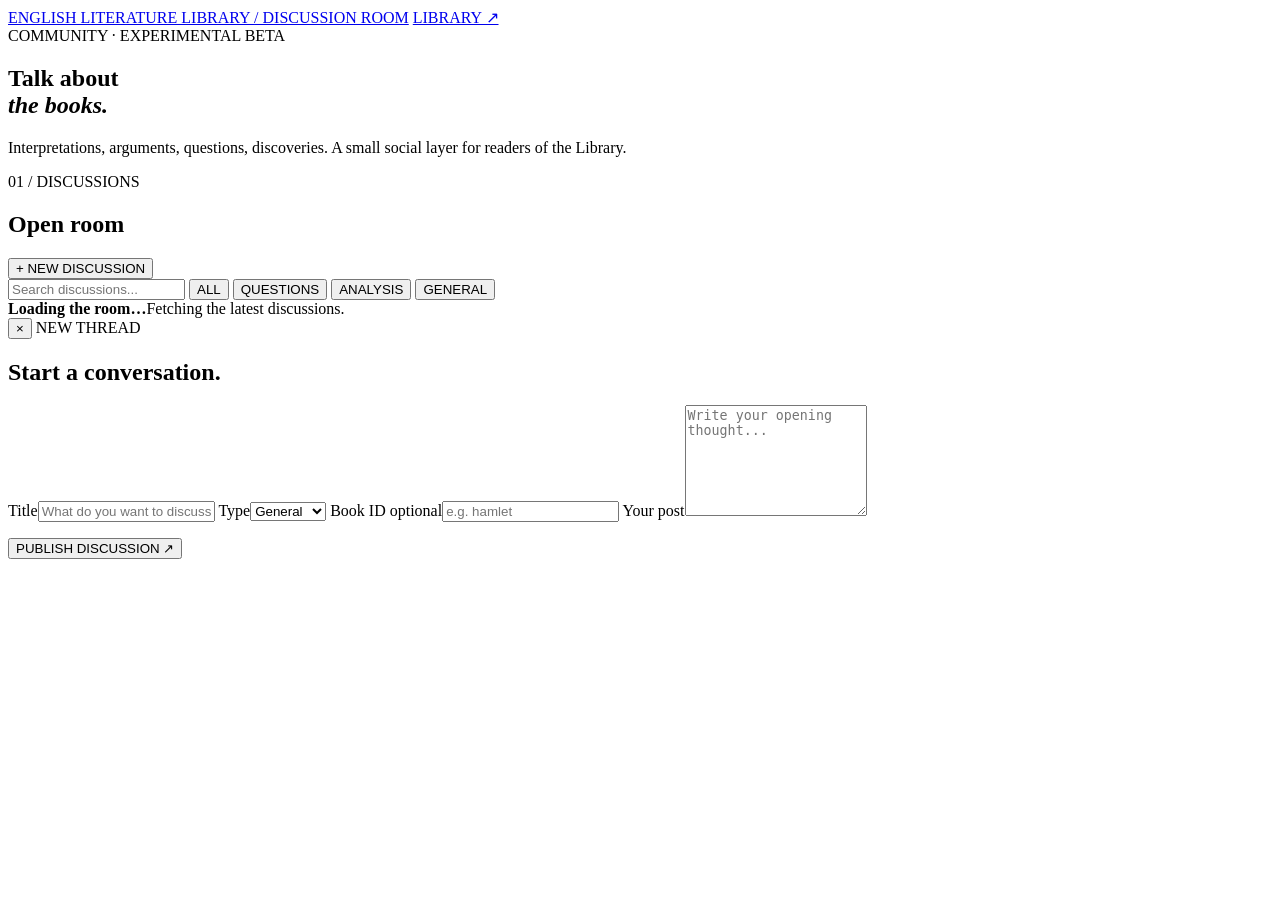
==== community/index.html @ b870f9bf "Add Discussion Room community page" ====
<!doctype html>
<html lang="en">
<head>
<meta charset="utf-8">
<meta name="viewport" content="width=device-width,initial-scale=1,viewport-fit=cover">
<meta name="theme-color" content="#eee9dc">
<title>Discussion Room / English Literature Library</title>
<meta name="description" content="Community discussions for the English Literature Library experimental edition.">
<link rel="stylesheet" href="./community.css">
</head>
<body>
<div class="grain"></div>
<header class="topbar">
  <a class="brand" href="../index.html">ENGLISH LITERATURE LIBRARY <span>/ DISCUSSION ROOM</span></a>
  <a class="back" href="../index.html">LIBRARY ↗</a>
</header>
<main>
  <section class="intro">
    <div class="eyebrow"><span></span> COMMUNITY · EXPERIMENTAL BETA</div>
    <h1>Talk about<br><em>the books.</em></h1>
    <p>Interpretations, arguments, questions, discoveries. A small social layer for readers of the Library.</p>
  </section>

  <section class="community-shell">
    <div class="section-head">
      <div><span class="kicker">01 / DISCUSSIONS</span><h2>Open room</h2></div>
      <button id="newDiscussion" class="primary">+ NEW DISCUSSION</button>
    </div>
    <div class="filters">
      <input id="search" type="search" placeholder="Search discussions..." aria-label="Search discussions">
      <button class="filter active" data-filter="all">ALL</button>
      <button class="filter" data-filter="question">QUESTIONS</button>
      <button class="filter" data-filter="analysis">ANALYSIS</button>
      <button class="filter" data-filter="general">GENERAL</button>
    </div>
    <div id="discussionList" class="discussion-list">
      <article class="empty-state"><b>Loading the room…</b><span>Fetching the latest discussions.</span></article>
    </div>
  </section>
</main>

<div id="composer" class="modal" aria-hidden="true">
  <div class="modal-card">
    <button class="close" id="closeComposer" aria-label="Close">×</button>
    <span class="kicker">NEW THREAD</span>
    <h2>Start a conversation.</h2>
    <form id="discussionForm">
      <label>Title<input id="title" maxlength="140" required placeholder="What do you want to discuss?"></label>
      <label>Type<select id="type"><option value="general">General</option><option value="question">Question</option><option value="analysis">Analysis</option></select></label>
      <label>Book ID <span class="optional">optional</span><input id="bookId" placeholder="e.g. hamlet"></label>
      <label>Your post<textarea id="body" rows="7" maxlength="5000" required placeholder="Write your opening thought..."></textarea></label>
      <p id="formStatus" class="form-status"></p>
      <button class="primary submit" type="submit">PUBLISH DISCUSSION ↗</button>
    </form>
  </div>
</div>
<script type="module" src="./community.js"></script>
</body>
</html>
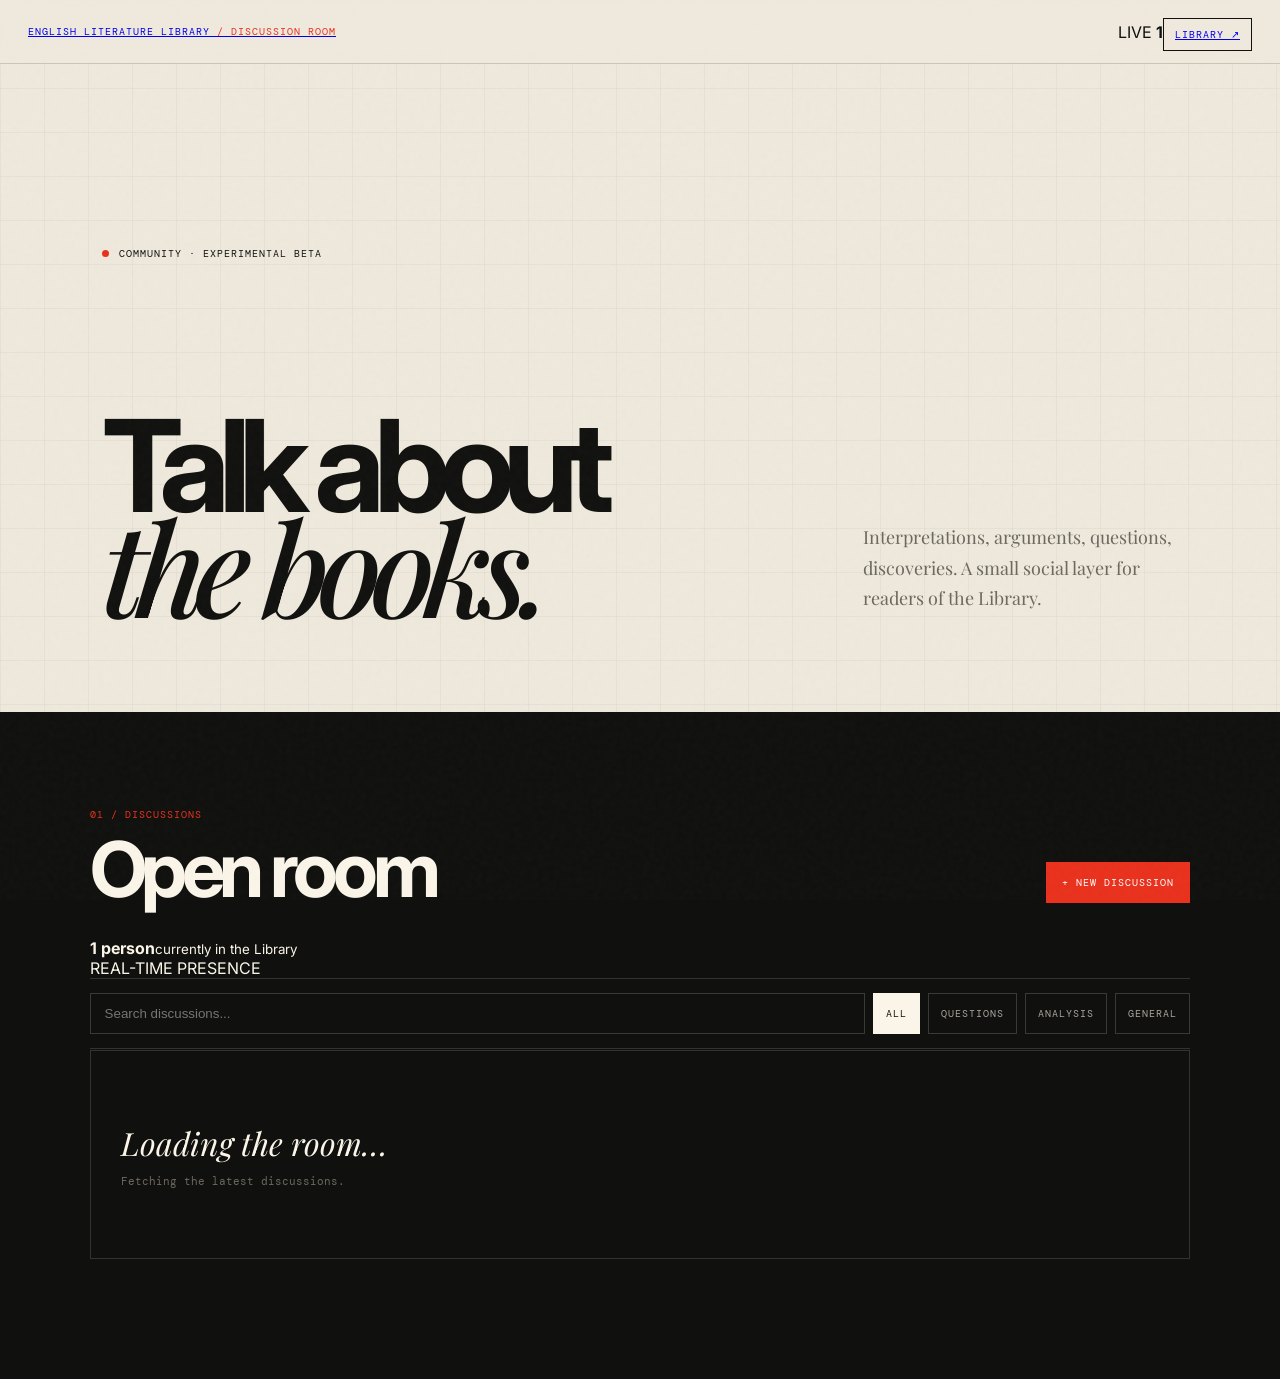
==== commit 9b8f26bd: "Add live presence area to Discussion Room" ====
--- a/community/index.html
+++ b/community/index.html
@@ -12,7 +12,7 @@
 <div class="grain"></div>
 <header class="topbar">
   <a class="brand" href="../index.html">ENGLISH LITERATURE LIBRARY <span>/ DISCUSSION ROOM</span></a>
-  <a class="back" href="../index.html">LIBRARY ↗</a>
+  <div class="topbar-right"><span id="communityLive" class="community-live"><i></i> LIVE <b>1</b></span><a class="back" href="../index.html">LIBRARY ↗</a></div>
 </header>
 <main>
   <section class="intro">
@@ -26,6 +26,7 @@
       <div><span class="kicker">01 / DISCUSSIONS</span><h2>Open room</h2></div>
       <button id="newDiscussion" class="primary">+ NEW DISCUSSION</button>
     </div>
+    <div class="live-strip"><span class="live-dot"></span><div><b id="roomLiveCount">1 person</b><small>currently in the Library</small></div><span class="live-note">REAL-TIME PRESENCE</span></div>
     <div class="filters">
       <input id="search" type="search" placeholder="Search discussions..." aria-label="Search discussions">
       <button class="filter active" data-filter="all">ALL</button>
@@ -54,6 +55,7 @@
     </form>
   </div>
 </div>
+<script type="module" src="../presence.js"></script>
 <script type="module" src="./community.js"></script>
 </body>
 </html>
--- a/community/community.css
+++ b/community/community.css
@@ -0,0 +1,2 @@
+@import url('https://fonts.googleapis.com/css2?family=DM+Mono:wght@400;500&family=Inter:wght@400;500;600;700;800&family=Playfair+Display:ital,wght@0,500;0,600;1,500&display=swap');
+:root{--paper:#eee9dc;--paper2:#faf5e8;--ink:#11110f;--muted:#6c685f;--red:#e9311d;--line:rgba(17,17,15,.16);--dark:#10100e;--serif:'Playfair Display',Georgia,serif;--mono:'DM Mono',monospace}*{box-sizing:border-box}html{scroll-behavior:smooth}body{margin:0;background:var(--paper);color:var(--ink);font-family:Inter,system-ui,sans-serif;min-height:100vh}body:before{content:"";position:fixed;inset:0;pointer-events:none;opacity:.2;background-image:linear-gradient(var(--line) 1px,transparent 1px),linear-gradient(90deg,var(--line) 1px,transparent 1px);background-size:44px 44px}.grain{position:fixed;inset:0;pointer-events:none;z-index:10;opacity:.04;background-image:url("data:image/svg+xml,%3Csvg viewBox='0 0 180 180' xmlns='http://www.w3.org/2000/svg'%3E%3Cfilter id='n'%3E%3CfeTurbulence type='fractalNoise' baseFrequency='.9' numOctaves='3' stitchTiles='stitch'/%3E%3C/filter%3E%3Crect width='100%25' height='100%25' filter='url(%23n)' opacity='.7'/%3E%3C/svg%3E")}.topbar{position:sticky;top:0;z-index:20;height:64px;border-bottom:1px solid var(--line);background:rgba(238,233,220,.88);backdrop-filter:blur(18px);display:flex;align-items:center;justify-content:space-between;padding:0 28px}.brand,.back,.eyebrow,.kicker,.filter,.primary{font:10px var(--mono);letter-spacing:.1em;text-transform:uppercase}.brand span{color:var(--red)}.back{border:1px solid var(--ink);padding:9px 11px}main{position:relative;z-index:1}.intro{min-height:72vh;padding:130px 8vw 90px;display:grid;grid-template-columns:1.15fr .55fr;align-items:end;gap:8vw}.eyebrow{grid-column:1/-1;display:flex;gap:10px;align-items:center}.eyebrow span{width:7px;height:7px;background:var(--red);border-radius:50%}.intro h1{font-size:clamp(4rem,10vw,10rem);line-height:.78;letter-spacing:-.085em;margin:0}.intro h1 em{font-family:var(--serif);font-weight:500}.intro p{font:18px/1.7 var(--serif);max-width:430px;color:var(--muted);margin:0 0 8px}.community-shell{background:var(--dark);color:var(--paper2);padding:90px 7vw 120px;min-height:70vh}.section-head{display:flex;justify-content:space-between;align-items:end;gap:30px;margin-bottom:35px}.kicker{color:var(--red)}h2{font-size:clamp(3rem,6vw,6rem);line-height:.84;letter-spacing:-.07em;margin:16px 0 0}.primary{border:1px solid var(--red);background:var(--red);color:#fff;padding:13px 15px;cursor:pointer}.primary:hover{background:var(--paper2);color:var(--ink);border-color:var(--paper2)}.filters{display:flex;gap:8px;flex-wrap:wrap;border-top:1px solid #35332e;border-bottom:1px solid #35332e;padding:14px 0;margin-bottom:1px}.filters input{flex:1;min-width:220px;background:transparent;border:1px solid #3b3934;color:var(--paper2);padding:12px 14px;outline:none}.filters input:focus{border-color:var(--red)}.filter{background:transparent;color:#aaa69d;border:1px solid #3b3934;padding:11px 12px;cursor:pointer}.filter.active,.filter:hover{background:var(--paper2);color:var(--ink);border-color:var(--paper2)}.discussion-list{display:grid;gap:1px;background:#35332e;border:1px solid #35332e}.discussion{background:var(--dark);padding:28px 30px;display:grid;grid-template-columns:1fr auto;gap:20px;transition:.25s}.discussion:hover{background:#181714}.discussion h3{font:italic 500 clamp(1.7rem,3vw,3.1rem) var(--serif);line-height:.98;margin:10px 0}.discussion p{color:#aaa69d;line-height:1.65;max-width:800px;margin:0}.discussion-meta{font:9px var(--mono);text-transform:uppercase;color:var(--muted);display:flex;gap:14px;flex-wrap:wrap}.discussion-type{color:var(--red)}.reply-count{align-self:center;border:1px solid #3b3934;padding:12px 14px;font:10px var(--mono);white-space:nowrap}.empty-state{padding:70px 30px;background:var(--dark);display:grid;gap:10px}.empty-state b{font:italic 2rem var(--serif)}.empty-state span{font:11px var(--mono);color:var(--muted)}.modal{position:fixed;inset:0;z-index:50;background:rgba(10,10,9,.75);backdrop-filter:blur(14px);display:none;align-items:center;justify-content:center;padding:20px}.modal.open{display:flex}.modal-card{width:min(760px,100%);max-height:92vh;overflow:auto;background:var(--paper);padding:42px;box-shadow:0 40px 120px #000}.close{float:right;border:0;background:none;font-size:30px;cursor:pointer}.modal-card h2{color:var(--ink);margin:28px 0 30px}.modal-card form{display:grid;gap:18px}.modal-card label{display:grid;gap:8px;font:10px var(--mono);text-transform:uppercase}.modal-card input,.modal-card textarea,.modal-card select{width:100%;border:1px solid var(--line);background:rgba(255,255,255,.35);padding:13px;outline:none;color:var(--ink)}.modal-card textarea{resize:vertical;font-family:Inter,sans-serif;line-height:1.55}.modal-card input:focus,.modal-card textarea:focus,.modal-card select:focus{border-color:var(--red)}.optional{color:var(--muted);text-transform:none}.submit{justify-self:start}.form-status{min-height:18px;color:var(--red);font:10px var(--mono);margin:0}@media(max-width:720px){.topbar{padding:0 15px}.brand{font-size:8px}.brand span{display:none}.back{font-size:8px}.intro{min-height:70vh;padding:100px 24px 60px;display:flex;flex-direction:column;align-items:flex-start;gap:25px}.intro h1{font-size:clamp(4rem,19vw,7rem)}.intro p{font-size:16px}.community-shell{padding:65px 18px 90px}.section-head{align-items:flex-start;flex-direction:column}.discussion{grid-template-columns:1fr;padding:23px}.reply-count{justify-self:start}.filters input{min-width:100%}.modal-card{padding:28px 22px}}
